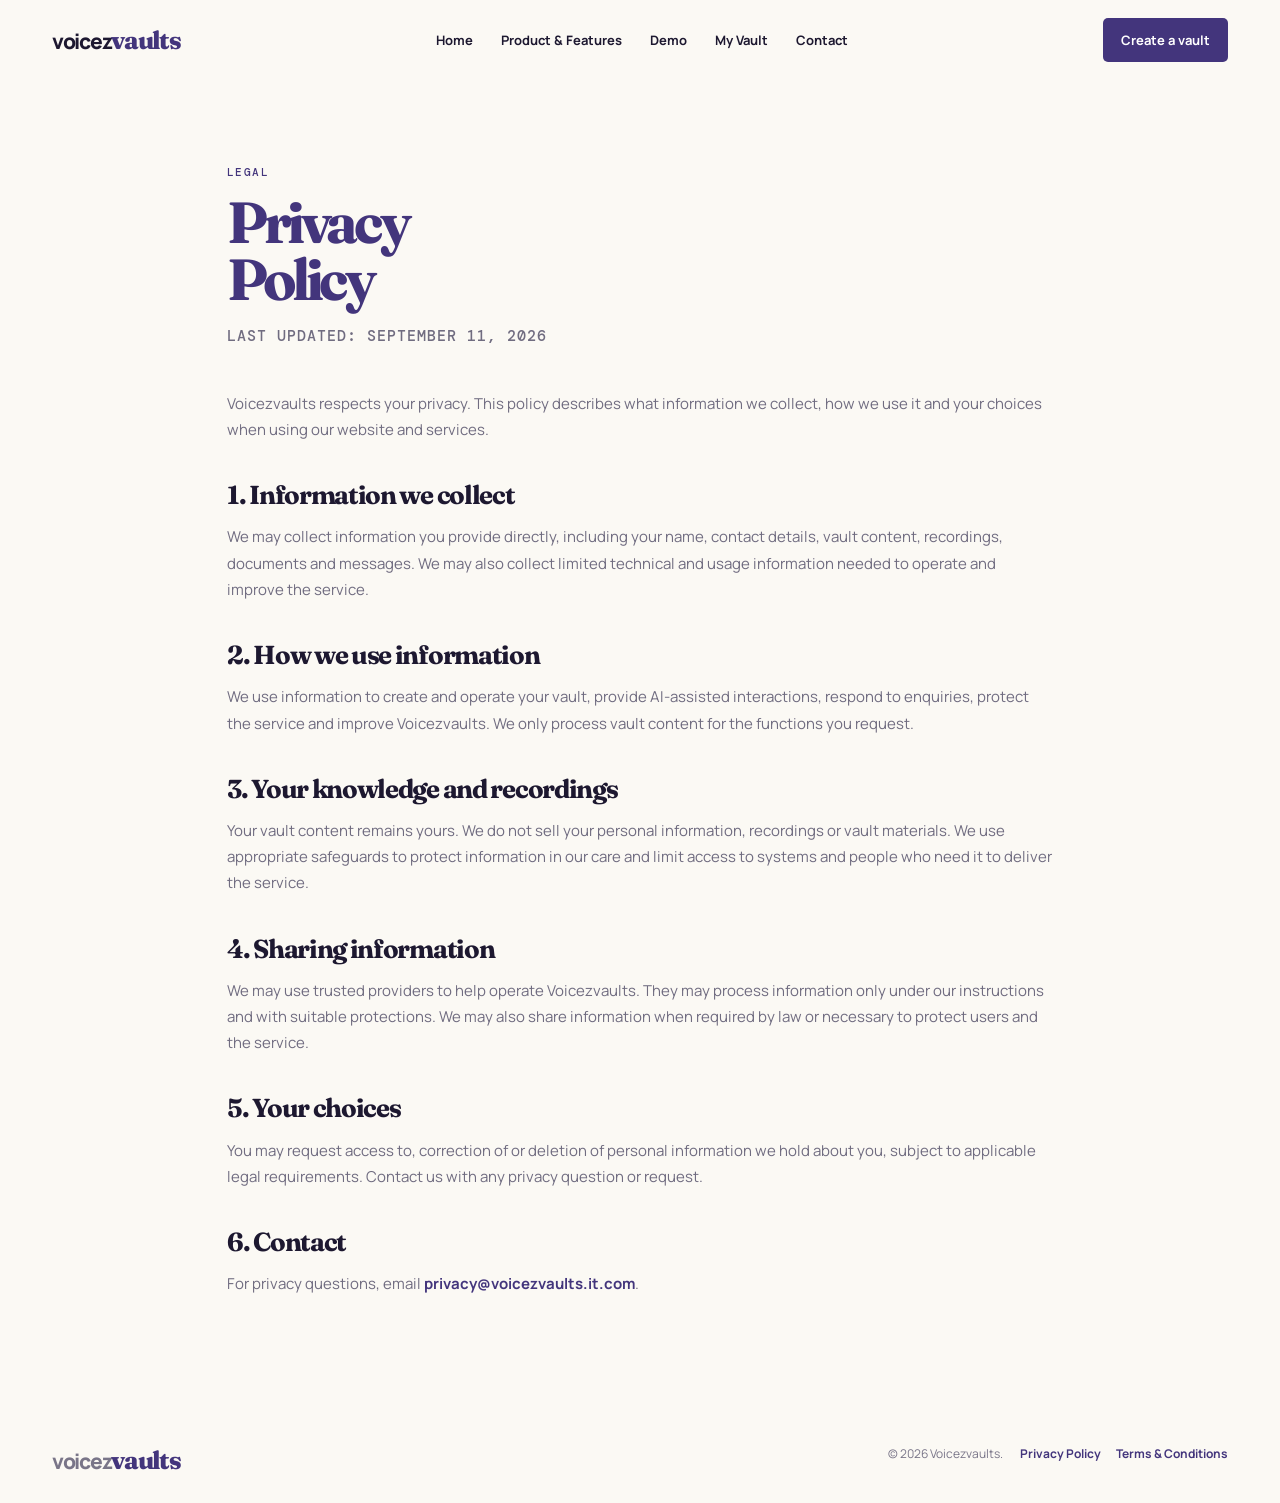
==== privacy.html @ 364b223b "Initial commit" ====
<!doctype html><html lang="en"><head><meta charset="UTF-8"><meta name="viewport" content="width=device-width,initial-scale=1.0"><title>Voicezvaults | Privacy Policy</title><link rel="stylesheet" href="styles.css"></head><body><header class="nav"><a href="index.html" class="logo">voicez<span>vaults</span></a><nav class="links"><a href="index.html">Home</a><a href="product.html">Product &amp; Features</a><a href="demo.html">Demo</a><a href="vault.html">My Vault</a><a href="contact.html">Contact</a></nav><a class="btn" href="vault.html">Create a vault</a></header><main class="legal"><div class="kicker">Legal</div><h1>Privacy<br>Policy</h1><p class="updated">Last updated: September 11, 2026</p><p>Voicezvaults respects your privacy. This policy describes what information we collect, how we use it and your choices when using our website and services.</p><h2>1. Information we collect</h2><p>We may collect information you provide directly, including your name, contact details, vault content, recordings, documents and messages. We may also collect limited technical and usage information needed to operate and improve the service.</p><h2>2. How we use information</h2><p>We use information to create and operate your vault, provide AI-assisted interactions, respond to enquiries, protect the service and improve Voicezvaults. We only process vault content for the functions you request.</p><h2>3. Your knowledge and recordings</h2><p>Your vault content remains yours. We do not sell your personal information, recordings or vault materials. We use appropriate safeguards to protect information in our care and limit access to systems and people who need it to deliver the service.</p><h2>4. Sharing information</h2><p>We may use trusted providers to help operate Voicezvaults. They may process information only under our instructions and with suitable protections. We may also share information when required by law or necessary to protect users and the service.</p><h2>5. Your choices</h2><p>You may request access to, correction of or deletion of personal information we hold about you, subject to applicable legal requirements. Contact us with any privacy question or request.</p><h2>6. Contact</h2><p>For privacy questions, email <a href="mailto:privacy@voicezvaults.it.com" style="color:var(--violet);font-weight:700">privacy@voicezvaults.it.com</a>.</p></main><footer class="footer legal-footer"><span class="logo">voicez<span>vaults</span></span><span>&copy; 2026 Voicezvaults. <a href="privacy.html">Privacy Policy</a><a href="terms.html">Terms &amp; Conditions</a></span></footer></body></html>
---- styles.css ----
@import url('https://fonts.googleapis.com/css2?family=DM+Mono:wght@400;500&family=Fraunces:opsz,wght@9..144,600;9..144,700&family=Manrope:wght@400;500;600;700;800&display=swap');
.vault-wrap{max-width:1100px;margin:auto;padding:70px 27px 100px}.vault-top{display:flex;justify-content:space-between;gap:20px;align-items:end;margin-bottom:38px}.vault-top h1{color:var(--violet);font-size:58px;margin:10px 0 0}.vault-grid{display:grid;grid-template-columns:.9fr 1.1fr;gap:22px}.panel{border:1px solid var(--line);background:#fff;padding:27px;border-radius:8px}.panel h2{font-size:27px;margin:0 0 18px}.panel .copy{font-size:14px;margin-bottom:20px}.knowledge-list{border-top:1px solid var(--line);margin-top:20px;padding:0;list-style:none}.knowledge-list li{padding:13px 0;border-bottom:1px solid var(--line);font-size:13px;display:flex;justify-content:space-between;gap:12px}.knowledge-list button{border:0;background:none;color:#b14059;font:700 11px Manrope;cursor:pointer}.answer{min-height:160px;background:#eee9f7;border-radius:5px;padding:18px;color:#514c61;font-size:14px;line-height:1.65;margin:17px 0}.answer b{color:var(--violet)}.vault-note{font-size:12px;color:var(--muted);margin:12px 0 0}@media(max-width:800px){.vault-top,.vault-grid{grid-template-columns:1fr;display:grid}.vault-top h1{font-size:45px}}
.legal{max-width:880px;margin:auto;padding:85px 27px 105px}.legal h1{font-size:58px;color:var(--violet);margin:15px 0}.legal h2{font-size:26px;letter-spacing:-1.3px;margin:38px 0 11px}.legal p{font-size:15px;line-height:1.75;color:var(--muted)}.updated{font:500 11px 'DM Mono';letter-spacing:1px;text-transform:uppercase;color:var(--muted);margin-bottom:42px}.legal-footer a{color:var(--violet);font-weight:700;margin-left:15px}.legal-footer a:hover{text-decoration:underline}@media(max-width:800px){.legal h1{font-size:44px}}
.footer-links{display:flex;align-items:center;gap:15px}.footer-links a{color:var(--violet);font-weight:700}.footer-links a:hover{text-decoration:underline}@media(max-width:800px){.footer-links{flex-wrap:wrap}}
:root{--ink:#1d1830;--violet:#43357c;--lav:#e9e2ff;--paper:#fbf9f4;--gold:#ffcf66;--muted:#706c80;--line:#ded9e4}*{box-sizing:border-box}body{margin:0;background:var(--paper);color:var(--ink);font-family:Manrope,Arial,sans-serif}a{text-decoration:none;color:inherit}.nav{height:80px;max-width:1230px;margin:auto;padding:0 27px;display:flex;align-items:center;justify-content:space-between}.logo{font-size:21px;font-weight:800;letter-spacing:-1.3px}.logo span{font-family:Fraunces;color:var(--violet);font-size:25px}.links{display:flex;gap:28px;font-size:13px;font-weight:700}.links a:hover,.links .active{color:var(--violet);text-decoration:underline;text-underline-offset:6px}.btn{border:0;border-radius:5px;background:var(--violet);color:#fff;padding:13px 18px;font:700 13px Manrope;cursor:pointer;display:inline-block}.btn:hover{background:#30275f}.hero,.page-head{background:var(--violet);color:white;overflow:hidden;position:relative}.hero:before,.page-head:before{content:'';position:absolute;width:680px;height:680px;border-radius:50%;background:radial-gradient(circle,#5b4aab 0 20%,transparent 21% 35%,rgba(233,226,255,.1) 36% 37%,transparent 38%);right:-95px;top:-80px}.hero-inner,.page-head>div{max-width:1230px;margin:auto;padding:102px 27px 92px;position:relative}.page-head>div{padding-top:78px;padding-bottom:72px}.eyebrow,.kicker{font:500 11px 'DM Mono';letter-spacing:1.4px;text-transform:uppercase;color:var(--gold);display:flex;gap:9px;align-items:center}.eyebrow:before{content:'';width:23px;height:1px;background:var(--gold)}h1{font:700 clamp(51px,6.7vw,88px) Fraunces;letter-spacing:-4.4px;line-height:.98;max-width:760px;margin:20px 0 24px}.hero h1 em,.page-head h1 em{color:var(--gold);font-style:normal}.sub{max-width:560px;color:#ddd8ef;font-size:17px;line-height:1.65;margin-bottom:30px}.hero .btn,.band .btn{background:var(--gold);color:var(--ink);padding:16px 22px}.proof{display:flex;gap:27px;margin-top:61px;font-size:12px;color:#c8c1dd}.proof b{display:block;color:white;font-size:19px;margin-bottom:3px}section{max-width:1230px;margin:auto;padding:103px 27px}.intro,.demo-grid,.contact-grid{display:grid;grid-template-columns:1fr 1fr;gap:70px;align-items:end}.kicker{color:var(--violet)}h2{font:700 45px Fraunces;letter-spacing:-2.3px;line-height:1.08;margin:12px 0 0}.copy{font-size:17px;line-height:1.7;color:var(--muted);margin:0}.cards{background:#eee9f7;max-width:none}.cards>div{max-width:1230px;margin:auto}.features{display:grid;grid-template-columns:repeat(3,1fr);gap:18px;margin-top:45px}.feature{background:#fff;border:1px solid var(--line);padding:27px}.icon{height:36px;width:36px;background:var(--lav);color:var(--violet);display:grid;place-items:center;font:500 12px 'DM Mono'}.feature h3{font-size:20px;margin:42px 0 9px}.feature p{font-size:14px;line-height:1.65;color:var(--muted);margin:0}.voice-card,.form-card{background:#282047;color:white;border-radius:10px;padding:28px;box-shadow:0 20px 35px rgba(40,32,71,.16)}.card-top{display:flex;justify-content:space-between;border-bottom:1px solid #4b4271;padding-bottom:18px;font-size:13px;font-weight:700}.live{font:500 10px 'DM Mono';color:var(--gold);letter-spacing:1px}.speaker{padding:25px 0 18px}.speaker b{font-size:20px;display:block}.speaker span{font-size:12px;color:#c6c0d7}.question{background:#3d3461;border-radius:5px;padding:14px;font-size:13px;line-height:1.6;color:#e7e2ef}.question b{color:var(--gold)}.ticks{list-style:none;padding:0;margin:25px 0}.ticks li{font-size:14px;font-weight:700;margin:14px 0}.ticks li:before{content:'✓';color:white;background:var(--violet);border-radius:50%;padding:1px 5px;margin-right:10px}.form-card{background:#fff;color:var(--ink)}label{display:block;font-size:12px;font-weight:700;margin-bottom:7px}input,select,textarea{width:100%;border:1px solid #d1ccdb;border-radius:4px;padding:13px;font:14px Manrope;margin-bottom:17px}textarea{min-height:105px;resize:vertical}.form-card .btn{width:100%}.band{background:var(--ink);max-width:none;color:white;text-align:center;padding:91px 27px}.band h2{max-width:760px;margin:14px auto 18px}.band h2 em{color:var(--gold);font-style:normal}.band p{max-width:550px;margin:0 auto 27px;color:#c3bdcf;line-height:1.65}.footer{max-width:1230px;margin:auto;padding:28px 27px;display:flex;justify-content:space-between;color:#797588;font-size:12px}@media(max-width:800px){.links{display:none}.hero-inner{padding-top:75px}.intro,.demo-grid,.contact-grid{grid-template-columns:1fr;gap:30px}.features{grid-template-columns:1fr}h1{letter-spacing:-3px}.footer{flex-direction:column;gap:9px}.proof{gap:15px}}
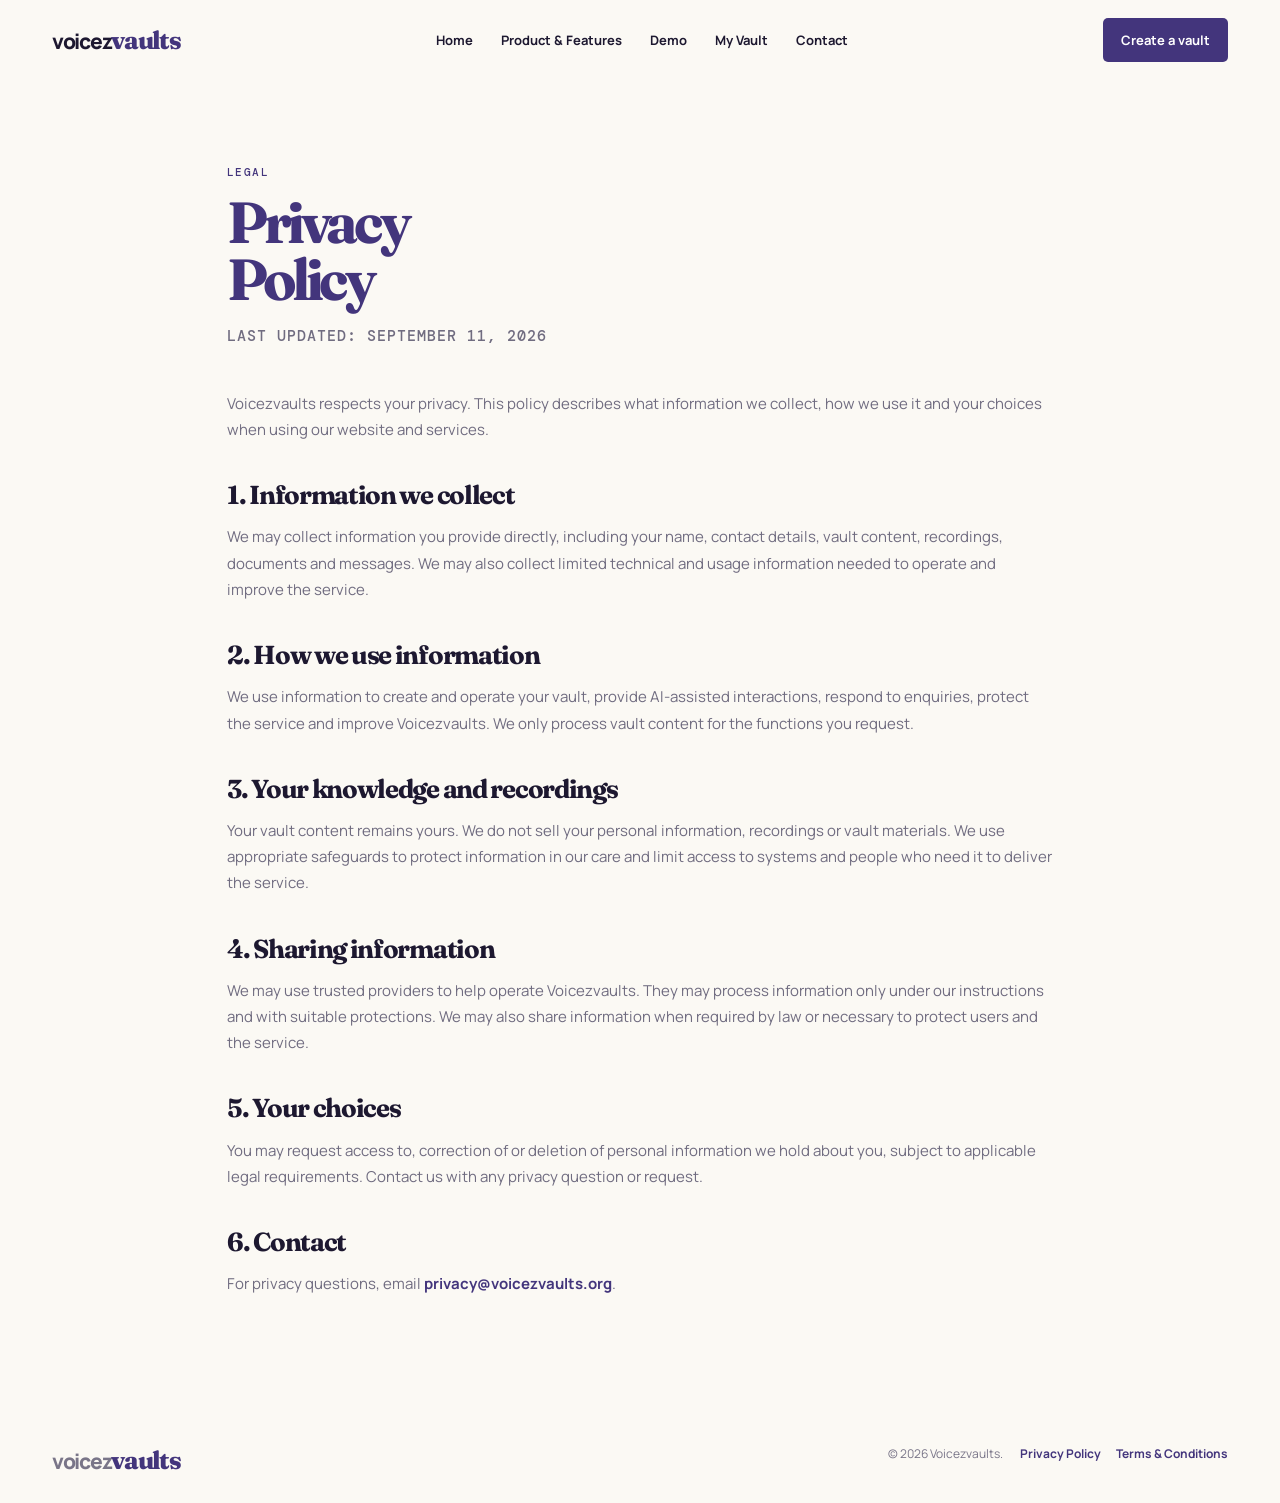
==== commit 09ca3909: "Update domain to voicezvaults.org" ====
--- a/privacy.html
+++ b/privacy.html
@@ -1 +1 @@
-<!doctype html><html lang="en"><head><meta charset="UTF-8"><meta name="viewport" content="width=device-width,initial-scale=1.0"><title>Voicezvaults | Privacy Policy</title><link rel="stylesheet" href="styles.css"></head><body><header class="nav"><a href="index.html" class="logo">voicez<span>vaults</span></a><nav class="links"><a href="index.html">Home</a><a href="product.html">Product &amp; Features</a><a href="demo.html">Demo</a><a href="vault.html">My Vault</a><a href="contact.html">Contact</a></nav><a class="btn" href="vault.html">Create a vault</a></header><main class="legal"><div class="kicker">Legal</div><h1>Privacy<br>Policy</h1><p class="updated">Last updated: September 11, 2026</p><p>Voicezvaults respects your privacy. This policy describes what information we collect, how we use it and your choices when using our website and services.</p><h2>1. Information we collect</h2><p>We may collect information you provide directly, including your name, contact details, vault content, recordings, documents and messages. We may also collect limited technical and usage information needed to operate and improve the service.</p><h2>2. How we use information</h2><p>We use information to create and operate your vault, provide AI-assisted interactions, respond to enquiries, protect the service and improve Voicezvaults. We only process vault content for the functions you request.</p><h2>3. Your knowledge and recordings</h2><p>Your vault content remains yours. We do not sell your personal information, recordings or vault materials. We use appropriate safeguards to protect information in our care and limit access to systems and people who need it to deliver the service.</p><h2>4. Sharing information</h2><p>We may use trusted providers to help operate Voicezvaults. They may process information only under our instructions and with suitable protections. We may also share information when required by law or necessary to protect users and the service.</p><h2>5. Your choices</h2><p>You may request access to, correction of or deletion of personal information we hold about you, subject to applicable legal requirements. Contact us with any privacy question or request.</p><h2>6. Contact</h2><p>For privacy questions, email <a href="mailto:privacy@voicezvaults.it.com" style="color:var(--violet);font-weight:700">privacy@voicezvaults.it.com</a>.</p></main><footer class="footer legal-footer"><span class="logo">voicez<span>vaults</span></span><span>&copy; 2026 Voicezvaults. <a href="privacy.html">Privacy Policy</a><a href="terms.html">Terms &amp; Conditions</a></span></footer></body></html>
+<!doctype html><html lang="en"><head><meta charset="UTF-8"><meta name="viewport" content="width=device-width,initial-scale=1.0"><title>Voicezvaults | Privacy Policy</title><link rel="stylesheet" href="styles.css"></head><body><header class="nav"><a href="index.html" class="logo">voicez<span>vaults</span></a><nav class="links"><a href="index.html">Home</a><a href="product.html">Product &amp; Features</a><a href="demo.html">Demo</a><a href="vault.html">My Vault</a><a href="contact.html">Contact</a></nav><a class="btn" href="vault.html">Create a vault</a></header><main class="legal"><div class="kicker">Legal</div><h1>Privacy<br>Policy</h1><p class="updated">Last updated: September 11, 2026</p><p>Voicezvaults respects your privacy. This policy describes what information we collect, how we use it and your choices when using our website and services.</p><h2>1. Information we collect</h2><p>We may collect information you provide directly, including your name, contact details, vault content, recordings, documents and messages. We may also collect limited technical and usage information needed to operate and improve the service.</p><h2>2. How we use information</h2><p>We use information to create and operate your vault, provide AI-assisted interactions, respond to enquiries, protect the service and improve Voicezvaults. We only process vault content for the functions you request.</p><h2>3. Your knowledge and recordings</h2><p>Your vault content remains yours. We do not sell your personal information, recordings or vault materials. We use appropriate safeguards to protect information in our care and limit access to systems and people who need it to deliver the service.</p><h2>4. Sharing information</h2><p>We may use trusted providers to help operate Voicezvaults. They may process information only under our instructions and with suitable protections. We may also share information when required by law or necessary to protect users and the service.</p><h2>5. Your choices</h2><p>You may request access to, correction of or deletion of personal information we hold about you, subject to applicable legal requirements. Contact us with any privacy question or request.</p><h2>6. Contact</h2><p>For privacy questions, email <a href="mailto:privacy@voicezvaults.org" style="color:var(--violet);font-weight:700">privacy@voicezvaults.org</a>.</p></main><footer class="footer legal-footer"><span class="logo">voicez<span>vaults</span></span><span>&copy; 2026 Voicezvaults. <a href="privacy.html">Privacy Policy</a><a href="terms.html">Terms &amp; Conditions</a></span></footer></body></html>
